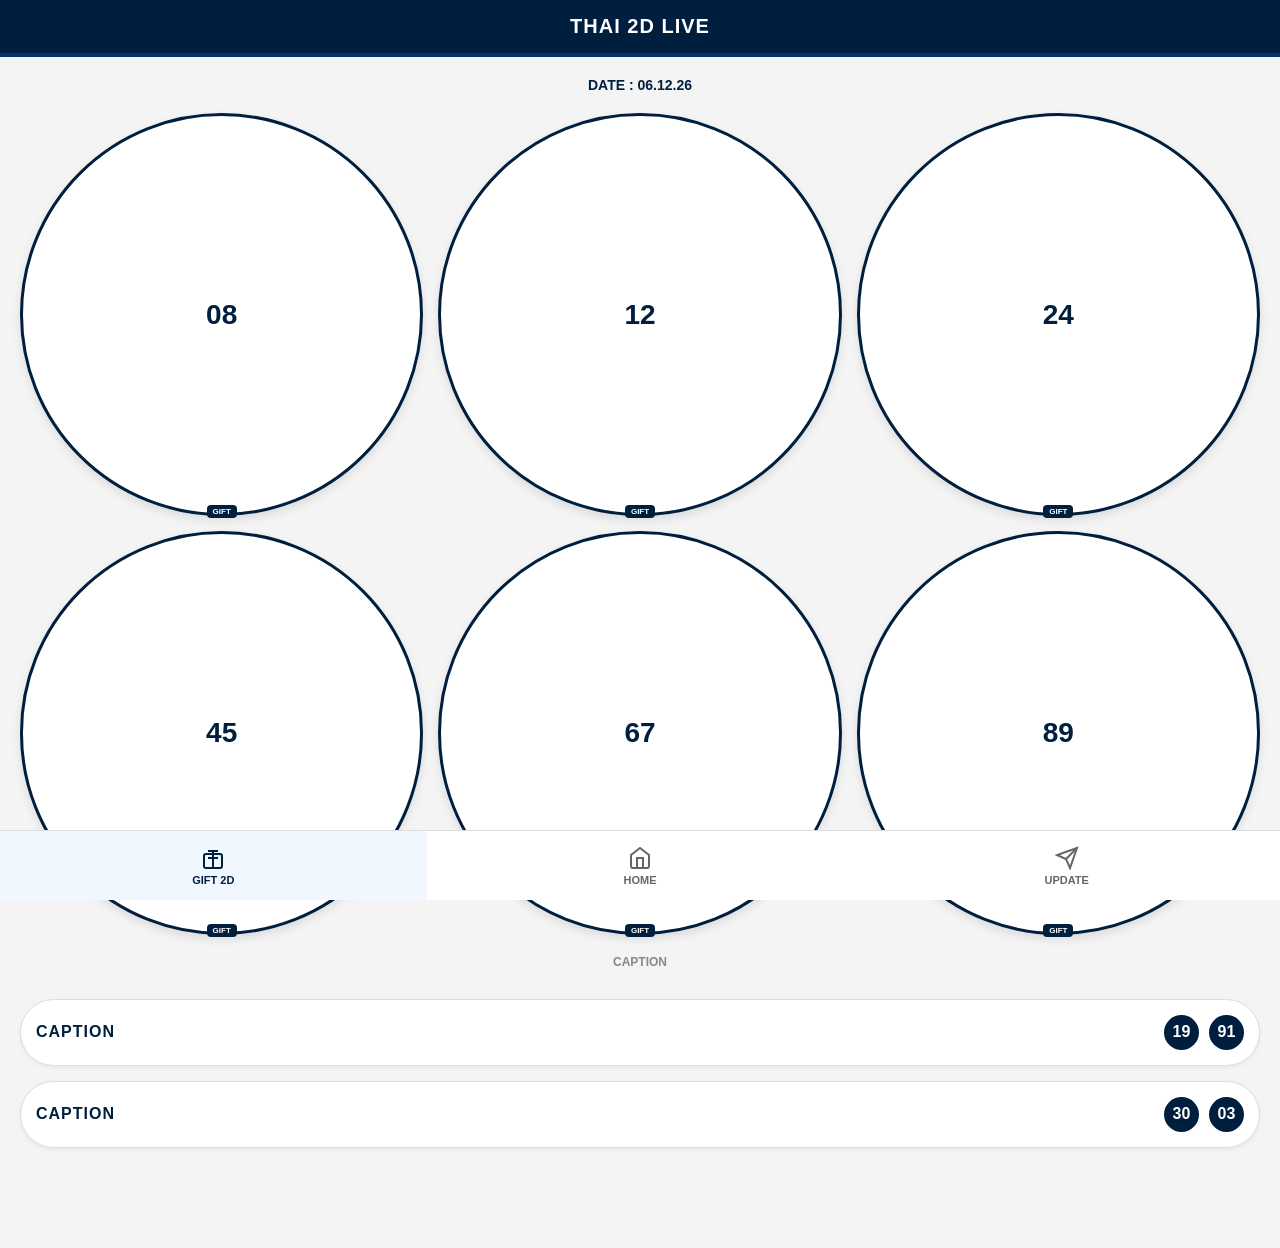
==== gift.html @ 3881f541 "Add initial gift.html with layout and styles" ====
<!DOCTYPE html>
<html lang="en">
<head>
    <meta charset="UTF-8">
    <meta name="viewport" content="width=device-width, initial-scale=1.0">
    <title>GIFT 2D - THAI 2D LIVE</title>
    <style>
        :root {
            --navy: #001f3f;
            --deep-blue: #003366;
            --white: #ffffff;
            --gray: #f4f4f4;
            --gold: #d4af37;
        }
        * { box-sizing: border-box; margin: 0; padding: 0; font-family: sans-serif; }
        body { background-color: var(--gray); padding-bottom: 80px; }
        
        header {
            background-color: var(--navy);
            color: var(--white);
            padding: 15px;
            text-align: center;
            border-bottom: 4px solid var(--deep-blue);
        }

        .gift-container {
            padding: 20px;
        }

        .date-badge {
            text-align: center;
            font-size: 14px;
            color: var(--navy);
            font-weight: bold;
            margin-bottom: 20px;
        }

        .number-grid {
            display: grid;
            grid-template-columns: repeat(3, 1fr);
            gap: 15px;
        }

        .gift-card {
            background: var(--white);
            aspect-ratio: 1;
            border-radius: 50%;
            display: flex;
            align-items: center;
            justify-content: center;
            font-size: 28px;
            font-weight: 900;
            color: var(--navy);
            box-shadow: 0 4px 10px rgba(0,0,0,0.1);
            border: 3px solid var(--navy);
            position: relative;
        }

        .gift-card::after {
            content: 'GIFT';
            position: absolute;
            bottom: -5px;
            background: var(--navy);
            color: white;
            font-size: 8px;
            padding: 2px 6px;
            border-radius: 4px;
        }

        .horizontal-cards {
            margin-top: 30px;
            display: flex;
            flex-direction: column;
            gap: 15px;
        }

        .caption-bar {
            background: var(--white);
            padding: 15px;
            border-radius: 40px;
            display: flex;
            align-items: center;
            justify-content: space-between;
            box-shadow: 0 2px 5px rgba(0,0,0,0.05);
            border: 1px solid #ddd;
        }

        .caption-text { font-weight: bold; color: var(--navy); letter-spacing: 1px; }
        .caption-circles { display: flex; gap: 10px; }
        .mini-circle {
            width: 35px;
            height: 35px;
            background: var(--navy);
            color: white;
            border-radius: 50%;
            display: flex;
            align-items: center;
            justify-content: center;
            font-size: 16px;
            font-weight: bold;
        }

        nav.footer {
            position: fixed;
            bottom: 0;
            width: 100%;
            height: 70px;
            background: var(--white);
            display: grid;
            grid-template-columns: 1fr 1fr 1fr;
            border-top: 1px solid #ddd;
        }
        .nav-item {
            display: flex;
            flex-direction: column;
            align-items: center;
            justify-content: center;
            text-decoration: none;
            color: #666;
            font-size: 11px;
            font-weight: bold;
        }
        .nav-item.active { color: var(--navy); background: #f0f7ff; }
        .nav-item svg { width: 24px; height: 24px; margin-bottom: 4px; }
    </style>
</head>
<body>

<header>
    <div style="font-size: 20px; font-weight: bold; letter-spacing: 1px;">THAI 2D LIVE</div>
</header>

<div class="gift-container">
    <div class="date-badge" id="giftDate">DATE : --.--.26</div>

    <div class="number-grid">
        <div class="gift-card">08</div>
        <div class="gift-card">12</div>
        <div class="gift-card">24</div>
        <div class="gift-card">45</div>
        <div class="gift-card">67</div>
        <div class="gift-card">89</div>
    </div>

    <div style="text-align: center; margin: 20px 0; font-weight: bold; color: #888; font-size: 12px;">CAPTION</div>

    <div class="horizontal-cards">
        <div class="caption-bar">
            <span class="caption-text">CAPTION</span>
            <div class="caption-circles">
                <div class="mini-circle">19</div>
                <div class="mini-circle">91</div>
            </div>
        </div>
        <div class="caption-bar">
            <span class="caption-text">CAPTION</span>
            <div class="caption-circles">
                <div class="mini-circle">30</div>
                <div class="mini-circle">03</div>
            </div>
        </div>
    </div>
</div>

<nav class="footer">
    <a href="gift.html" class="nav-item active">
        <svg viewBox="0 0 24 24" fill="none" stroke="currentColor" stroke-width="2"><rect x="3" y="8" width="18" height="14" rx="2"/><path d="M12 5V22M7 12H17M12 5H7M12 5H17"/></svg>
        GIFT 2D
    </a>
    <a href="home.html" class="nav-item">
        <svg viewBox="0 0 24 24" fill="none" stroke="currentColor" stroke-width="2"><path d="M3 9l9-7 9 7v11a2 2 0 0 1-2 2H5a2 2 0 0 1-2-2z"/><polyline points="9 22 9 12 15 12 15 22"/></svg>
        HOME
    </a>
    <a href="update.html" class="nav-item">
        <svg viewBox="0 0 24 24" fill="none" stroke="currentColor" stroke-width="2"><line x1="22" y1="2" x2="11" y2="13"/><polygon points="22 2 15 22 11 13 2 9 22 2"/></svg>
        UPDATE
    </a>
</nav>

<script>
    const now = new Date();
    document.getElementById('giftDate').innerText = `DATE : ${now.getDate().toString().padStart(2,'0')}.${(now.getMonth()+1).toString().padStart(2,'0')}.${now.getFullYear().toString().slice(-2)}`;
</script>
</body>
</html>
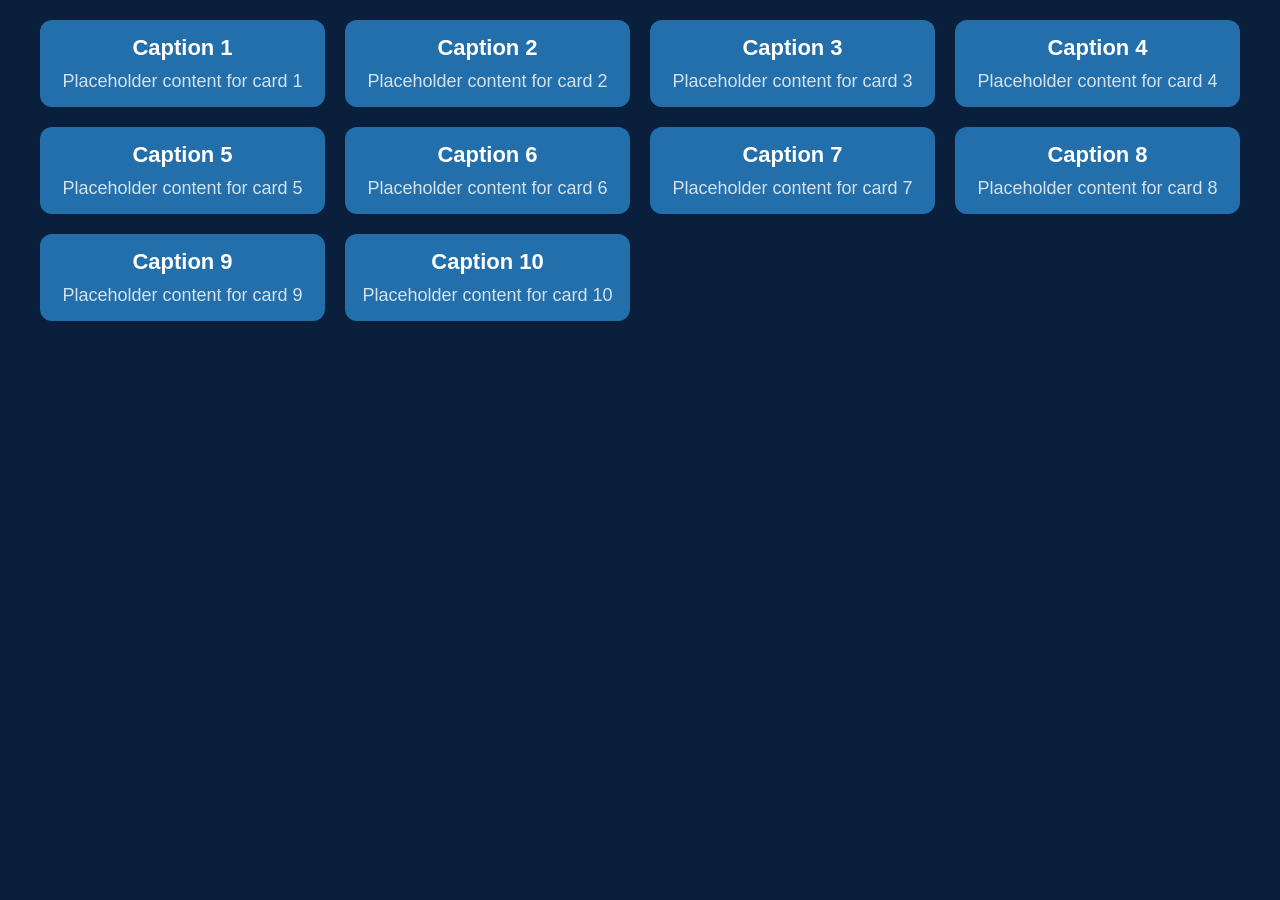
==== commit 5d26d1cb: "Rename gift.htm to gift.html" ====
--- a/gift.html
+++ b/gift.html
@@ -1,187 +1,107 @@
 <!DOCTYPE html>
 <html lang="en">
 <head>
-    <meta charset="UTF-8">
-    <meta name="viewport" content="width=device-width, initial-scale=1.0">
-    <title>GIFT 2D - THAI 2D LIVE</title>
-    <style>
-        :root {
-            --navy: #001f3f;
-            --deep-blue: #003366;
-            --white: #ffffff;
-            --gray: #f4f4f4;
-            --gold: #d4af37;
-        }
-        * { box-sizing: border-box; margin: 0; padding: 0; font-family: sans-serif; }
-        body { background-color: var(--gray); padding-bottom: 80px; }
-        
-        header {
-            background-color: var(--navy);
-            color: var(--white);
-            padding: 15px;
-            text-align: center;
-            border-bottom: 4px solid var(--deep-blue);
-        }
-
-        .gift-container {
-            padding: 20px;
-        }
-
-        .date-badge {
-            text-align: center;
-            font-size: 14px;
-            color: var(--navy);
-            font-weight: bold;
-            margin-bottom: 20px;
-        }
-
-        .number-grid {
-            display: grid;
-            grid-template-columns: repeat(3, 1fr);
-            gap: 15px;
-        }
-
-        .gift-card {
-            background: var(--white);
-            aspect-ratio: 1;
-            border-radius: 50%;
-            display: flex;
-            align-items: center;
-            justify-content: center;
-            font-size: 28px;
-            font-weight: 900;
-            color: var(--navy);
-            box-shadow: 0 4px 10px rgba(0,0,0,0.1);
-            border: 3px solid var(--navy);
-            position: relative;
-        }
-
-        .gift-card::after {
-            content: 'GIFT';
-            position: absolute;
-            bottom: -5px;
-            background: var(--navy);
-            color: white;
-            font-size: 8px;
-            padding: 2px 6px;
-            border-radius: 4px;
-        }
-
-        .horizontal-cards {
-            margin-top: 30px;
-            display: flex;
-            flex-direction: column;
-            gap: 15px;
-        }
-
-        .caption-bar {
-            background: var(--white);
-            padding: 15px;
-            border-radius: 40px;
-            display: flex;
-            align-items: center;
-            justify-content: space-between;
-            box-shadow: 0 2px 5px rgba(0,0,0,0.05);
-            border: 1px solid #ddd;
-        }
-
-        .caption-text { font-weight: bold; color: var(--navy); letter-spacing: 1px; }
-        .caption-circles { display: flex; gap: 10px; }
-        .mini-circle {
-            width: 35px;
-            height: 35px;
-            background: var(--navy);
-            color: white;
-            border-radius: 50%;
-            display: flex;
-            align-items: center;
-            justify-content: center;
-            font-size: 16px;
-            font-weight: bold;
-        }
-
-        nav.footer {
-            position: fixed;
-            bottom: 0;
-            width: 100%;
-            height: 70px;
-            background: var(--white);
-            display: grid;
-            grid-template-columns: 1fr 1fr 1fr;
-            border-top: 1px solid #ddd;
-        }
-        .nav-item {
-            display: flex;
-            flex-direction: column;
-            align-items: center;
-            justify-content: center;
-            text-decoration: none;
-            color: #666;
-            font-size: 11px;
-            font-weight: bold;
-        }
-        .nav-item.active { color: var(--navy); background: #f0f7ff; }
-        .nav-item svg { width: 24px; height: 24px; margin-bottom: 4px; }
-    </style>
+  <meta charset="UTF-8">
+  <meta name="viewport" content="width=device-width, initial-scale=1.0">
+  <title>Gift Cards</title>
+  <style>
+    /* Modern skeleton style */
+    body {
+      margin: 0;
+      padding: 0;
+      font-family: 'Helvetica Neue', Arial, sans-serif;
+      background-color: #0a1f3b; /* dark navy */
+      color: #ffffff;
+    }
+    .container {
+      max-width: 1200px;
+      margin: auto;
+      padding: 20px;
+    }
+    .cards-grid {
+      display: grid;
+      grid-template-columns: repeat(auto-fit, minmax(250px, 1fr));
+      gap: 20px;
+    }
+    .card {
+      background-color: #236fab; /* blue accent */
+      border-radius: 12px;
+      padding: 15px;
+      text-align: center;
+      transition: transform 0.2s ease;
+    }
+    .card:hover {
+      transform: translateY(-5px);
+    }
+    .card-title {
+      font-size: 22px; /* caption size */
+      font-weight: bold;
+      margin-bottom: 10px;
+    }
+    .card-content {
+      font-size: 18px;
+      color: #ffffffcc; /* lighter for content */
+    }
+    @media (max-width: 600px) {
+      .card-title { font-size: 18px; }
+      .card-content { font-size: 16px; }
+    }
+  </style>
 </head>
 <body>
-
-<header>
-    <div style="font-size: 20px; font-weight: bold; letter-spacing: 1px;">THAI 2D LIVE</div>
-</header>
-
-<div class="gift-container">
-    <div class="date-badge" id="giftDate">DATE : --.--.26</div>
-
-    <div class="number-grid">
-        <div class="gift-card">08</div>
-        <div class="gift-card">12</div>
-        <div class="gift-card">24</div>
-        <div class="gift-card">45</div>
-        <div class="gift-card">67</div>
-        <div class="gift-card">89</div>
+  <div class="container">
+    <div class="cards-grid">
+      <!-- Card 1 -->
+      <div class="card">
+        <div class="card-title">Caption 1</div>
+        <div class="card-content">Placeholder content for card 1</div>
+      </div>
+      <!-- Card 2 -->
+      <div class="card">
+        <div class="card-title">Caption 2</div>
+        <div class="card-content">Placeholder content for card 2</div>
+      </div>
+      <!-- Card 3 -->
+      <div class="card">
+        <div class="card-title">Caption 3</div>
+        <div class="card-content">Placeholder content for card 3</div>
+      </div>
+      <!-- Card 4 -->
+      <div class="card">
+        <div class="card-title">Caption 4</div>
+        <div class="card-content">Placeholder content for card 4</div>
+      </div>
+      <!-- Card 5 -->
+      <div class="card">
+        <div class="card-title">Caption 5</div>
+        <div class="card-content">Placeholder content for card 5</div>
+      </div>
+      <!-- Card 6 -->
+      <div class="card">
+        <div class="card-title">Caption 6</div>
+        <div class="card-content">Placeholder content for card 6</div>
+      </div>
+      <!-- Card 7 -->
+      <div class="card">
+        <div class="card-title">Caption 7</div>
+        <div class="card-content">Placeholder content for card 7</div>
+      </div>
+      <!-- Card 8 -->
+      <div class="card">
+        <div class="card-title">Caption 8</div>
+        <div class="card-content">Placeholder content for card 8</div>
+      </div>
+      <!-- Card 9 -->
+      <div class="card">
+        <div class="card-title">Caption 9</div>
+        <div class="card-content">Placeholder content for card 9</div>
+      </div>
+      <!-- Card 10 -->
+      <div class="card">
+        <div class="card-title">Caption 10</div>
+        <div class="card-content">Placeholder content for card 10</div>
+      </div>
     </div>
-
-    <div style="text-align: center; margin: 20px 0; font-weight: bold; color: #888; font-size: 12px;">CAPTION</div>
-
-    <div class="horizontal-cards">
-        <div class="caption-bar">
-            <span class="caption-text">CAPTION</span>
-            <div class="caption-circles">
-                <div class="mini-circle">19</div>
-                <div class="mini-circle">91</div>
-            </div>
-        </div>
-        <div class="caption-bar">
-            <span class="caption-text">CAPTION</span>
-            <div class="caption-circles">
-                <div class="mini-circle">30</div>
-                <div class="mini-circle">03</div>
-            </div>
-        </div>
-    </div>
-</div>
-
-<nav class="footer">
-    <a href="gift.html" class="nav-item active">
-        <svg viewBox="0 0 24 24" fill="none" stroke="currentColor" stroke-width="2"><rect x="3" y="8" width="18" height="14" rx="2"/><path d="M12 5V22M7 12H17M12 5H7M12 5H17"/></svg>
-        GIFT 2D
-    </a>
-    <a href="home.html" class="nav-item">
-        <svg viewBox="0 0 24 24" fill="none" stroke="currentColor" stroke-width="2"><path d="M3 9l9-7 9 7v11a2 2 0 0 1-2 2H5a2 2 0 0 1-2-2z"/><polyline points="9 22 9 12 15 12 15 22"/></svg>
-        HOME
-    </a>
-    <a href="update.html" class="nav-item">
-        <svg viewBox="0 0 24 24" fill="none" stroke="currentColor" stroke-width="2"><line x1="22" y1="2" x2="11" y2="13"/><polygon points="22 2 15 22 11 13 2 9 22 2"/></svg>
-        UPDATE
-    </a>
-</nav>
-
-<script>
-    const now = new Date();
-    document.getElementById('giftDate').innerText = `DATE : ${now.getDate().toString().padStart(2,'0')}.${(now.getMonth()+1).toString().padStart(2,'0')}.${now.getFullYear().toString().slice(-2)}`;
-</script>
+  </div>
 </body>
 </html>
-
-  
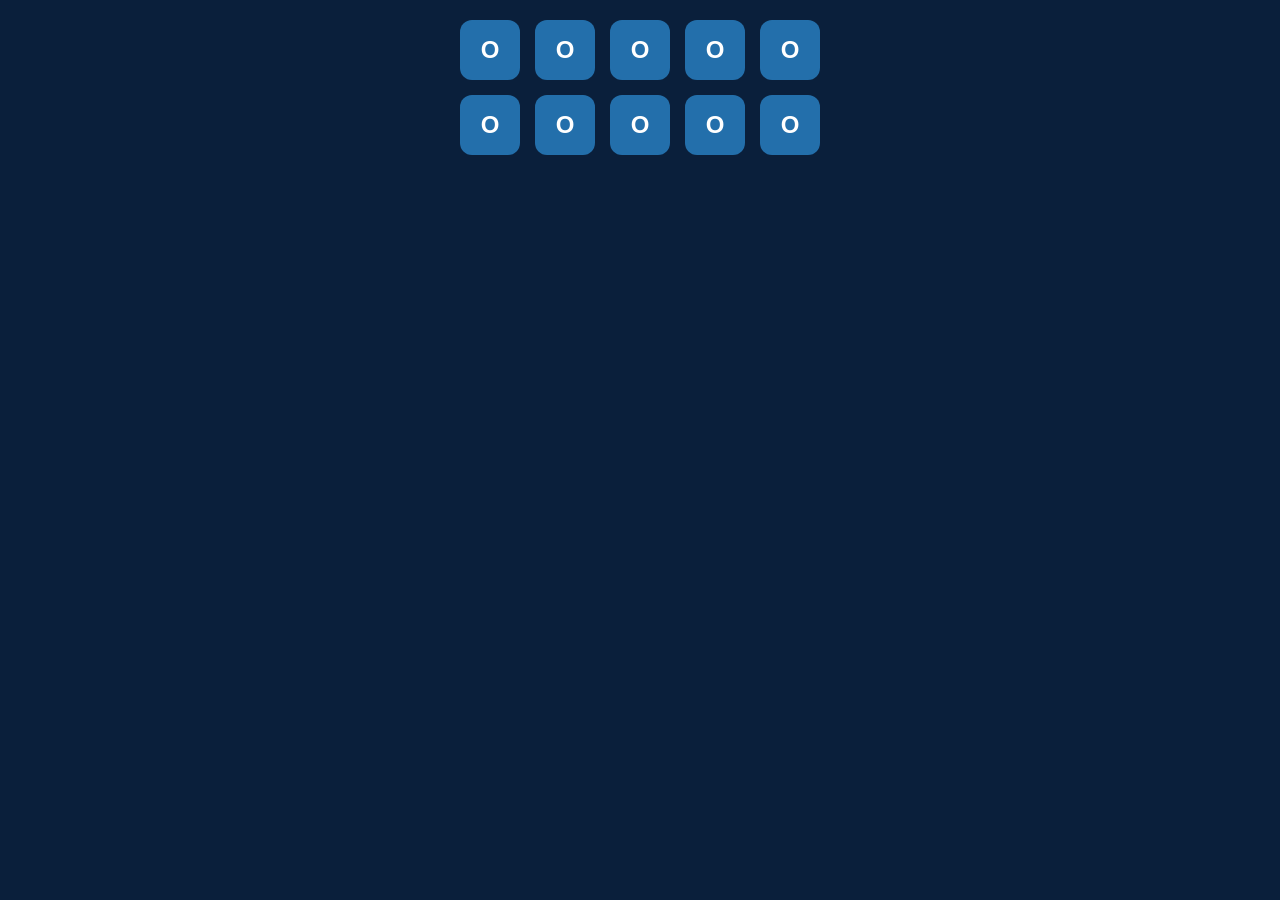
==== commit 4b2f2060: "Update gift.html" ====
--- a/gift.html
+++ b/gift.html
@@ -1,107 +1,67 @@
 <!DOCTYPE html>
 <html lang="en">
 <head>
-  <meta charset="UTF-8">
-  <meta name="viewport" content="width=device-width, initial-scale=1.0">
-  <title>Gift Cards</title>
-  <style>
-    /* Modern skeleton style */
-    body {
-      margin: 0;
-      padding: 0;
-      font-family: 'Helvetica Neue', Arial, sans-serif;
-      background-color: #0a1f3b; /* dark navy */
-      color: #ffffff;
+<meta charset="UTF-8">
+<meta name="viewport" content="width=device-width, initial-scale=1.0">
+<title>5x2 Grid</title>
+<style>
+  body {
+    margin: 0;
+    padding: 20px;
+    font-family: 'Helvetica Neue', Arial, sans-serif;
+    background-color: #0a1f3b;
+    color: #ffffff;
+    display: flex;
+    justify-content: center;
+  }
+  .grid-container {
+    display: grid;
+    grid-template-columns: repeat(5, 60px);
+    grid-template-rows: repeat(2, 60px);
+    gap: 15px;
+    justify-content: center;
+  }
+  .grid-item {
+    background-color: #236fab;
+    border-radius: 12px;
+    display: flex;
+    align-items: center;
+    justify-content: center;
+    font-size: 24px;
+    font-weight: bold;
+    transition: transform 0.2s ease;
+  }
+  .grid-item:hover {
+    transform: translateY(-5px);
+  }
+
+  /* Responsive for small screens */
+  @media (max-width: 600px) {
+    .grid-container {
+      grid-template-columns: repeat(2, 60px);
+      grid-template-rows: auto;
+      gap: 10px;
     }
-    .container {
-      max-width: 1200px;
-      margin: auto;
-      padding: 20px;
+    .grid-item {
+      font-size: 20px;
+      width: 60px;
+      height: 60px;
     }
-    .cards-grid {
-      display: grid;
-      grid-template-columns: repeat(auto-fit, minmax(250px, 1fr));
-      gap: 20px;
-    }
-    .card {
-      background-color: #236fab; /* blue accent */
-      border-radius: 12px;
-      padding: 15px;
-      text-align: center;
-      transition: transform 0.2s ease;
-    }
-    .card:hover {
-      transform: translateY(-5px);
-    }
-    .card-title {
-      font-size: 22px; /* caption size */
-      font-weight: bold;
-      margin-bottom: 10px;
-    }
-    .card-content {
-      font-size: 18px;
-      color: #ffffffcc; /* lighter for content */
-    }
-    @media (max-width: 600px) {
-      .card-title { font-size: 18px; }
-      .card-content { font-size: 16px; }
-    }
-  </style>
+  }
+</style>
 </head>
 <body>
-  <div class="container">
-    <div class="cards-grid">
-      <!-- Card 1 -->
-      <div class="card">
-        <div class="card-title">Caption 1</div>
-        <div class="card-content">Placeholder content for card 1</div>
-      </div>
-      <!-- Card 2 -->
-      <div class="card">
-        <div class="card-title">Caption 2</div>
-        <div class="card-content">Placeholder content for card 2</div>
-      </div>
-      <!-- Card 3 -->
-      <div class="card">
-        <div class="card-title">Caption 3</div>
-        <div class="card-content">Placeholder content for card 3</div>
-      </div>
-      <!-- Card 4 -->
-      <div class="card">
-        <div class="card-title">Caption 4</div>
-        <div class="card-content">Placeholder content for card 4</div>
-      </div>
-      <!-- Card 5 -->
-      <div class="card">
-        <div class="card-title">Caption 5</div>
-        <div class="card-content">Placeholder content for card 5</div>
-      </div>
-      <!-- Card 6 -->
-      <div class="card">
-        <div class="card-title">Caption 6</div>
-        <div class="card-content">Placeholder content for card 6</div>
-      </div>
-      <!-- Card 7 -->
-      <div class="card">
-        <div class="card-title">Caption 7</div>
-        <div class="card-content">Placeholder content for card 7</div>
-      </div>
-      <!-- Card 8 -->
-      <div class="card">
-        <div class="card-title">Caption 8</div>
-        <div class="card-content">Placeholder content for card 8</div>
-      </div>
-      <!-- Card 9 -->
-      <div class="card">
-        <div class="card-title">Caption 9</div>
-        <div class="card-content">Placeholder content for card 9</div>
-      </div>
-      <!-- Card 10 -->
-      <div class="card">
-        <div class="card-title">Caption 10</div>
-        <div class="card-content">Placeholder content for card 10</div>
-      </div>
-    </div>
+  <div class="grid-container">
+    <div class="grid-item">O</div>
+    <div class="grid-item">O</div>
+    <div class="grid-item">O</div>
+    <div class="grid-item">O</div>
+    <div class="grid-item">O</div>
+    <div class="grid-item">O</div>
+    <div class="grid-item">O</div>
+    <div class="grid-item">O</div>
+    <div class="grid-item">O</div>
+    <div class="grid-item">O</div>
   </div>
 </body>
 </html>
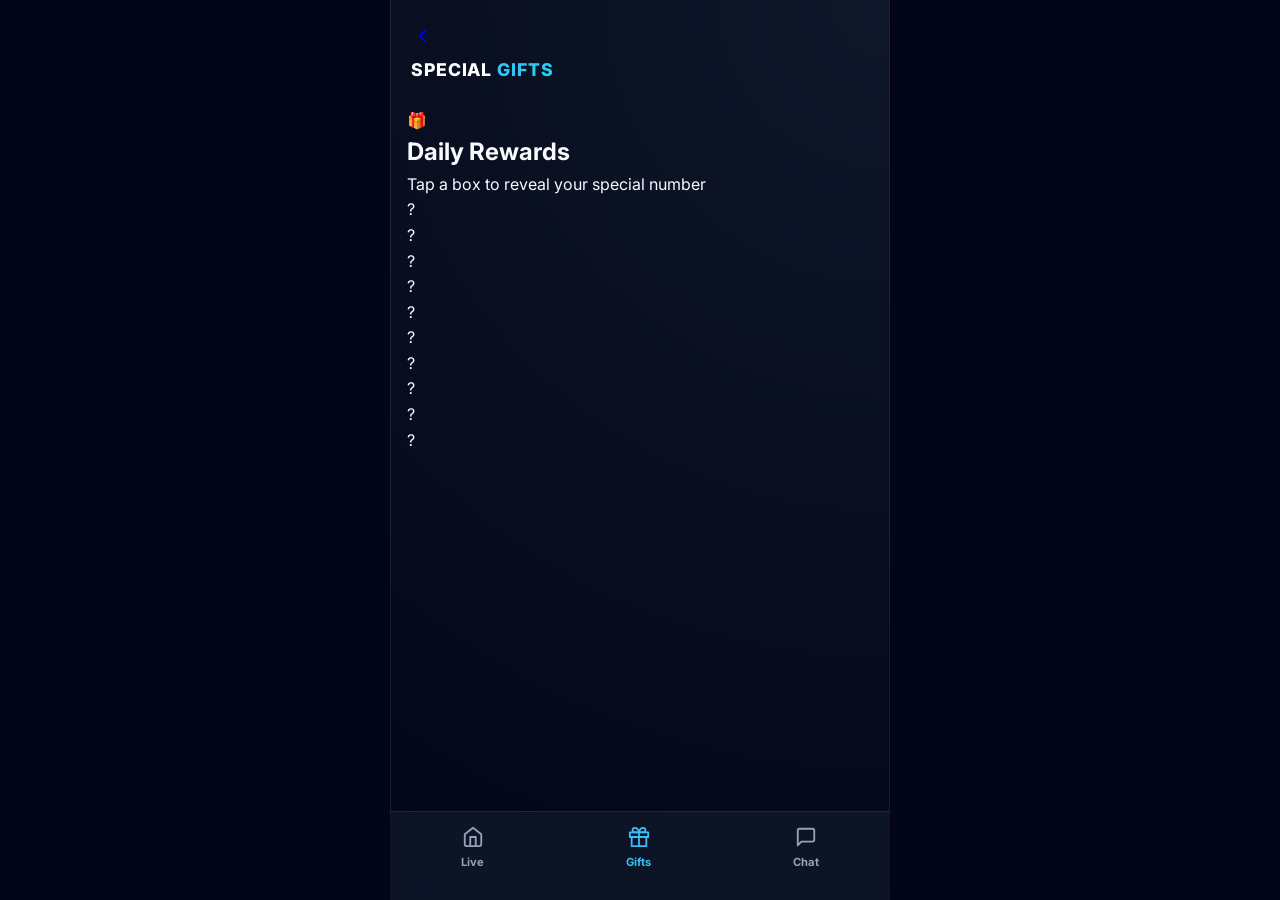
==== commit de3d45a5: "Update gift.html" ====
--- a/gift.html
+++ b/gift.html
@@ -1,67 +1,61 @@
 <!DOCTYPE html>
 <html lang="en">
 <head>
-<meta charset="UTF-8">
-<meta name="viewport" content="width=device-width, initial-scale=1.0">
-<title>5x2 Grid</title>
-<style>
-  body {
-    margin: 0;
-    padding: 20px;
-    font-family: 'Helvetica Neue', Arial, sans-serif;
-    background-color: #0a1f3b;
-    color: #ffffff;
-    display: flex;
-    justify-content: center;
-  }
-  .grid-container {
-    display: grid;
-    grid-template-columns: repeat(5, 60px);
-    grid-template-rows: repeat(2, 60px);
-    gap: 15px;
-    justify-content: center;
-  }
-  .grid-item {
-    background-color: #236fab;
-    border-radius: 12px;
-    display: flex;
-    align-items: center;
-    justify-content: center;
-    font-size: 24px;
-    font-weight: bold;
-    transition: transform 0.2s ease;
-  }
-  .grid-item:hover {
-    transform: translateY(-5px);
-  }
+    <meta charset="UTF-8">
+    <meta name="viewport" content="width=device-width, initial-scale=1.0, maximum-scale=1.0, user-scalable=no">
+    <title>Daily Rewards | Thai Stock 2D</title>
+    <link rel="stylesheet" href="style.css">
+    <link href="https://fonts.googleapis.com/css2?family=Inter:wght@400;500;600;700&display=swap" rel="stylesheet">
+</head>
+<body class="gift-page">
+    <div class="app-wrapper">
+        <header class="header">
+            <div class="header-top">
+                <a href="index.html" class="back-btn">
+                    <svg width="24" height="24" viewBox="0 0 24 24" fill="none" stroke="currentColor" stroke-width="2"><path d="m15 18-6-6 6-6"/></svg>
+                </a>
+                <h1 class="logo">SPECIAL <span>GIFTS</span></h1>
+                <div style="width: 24px;"></div>
+            </div>
+        </header>
 
-  /* Responsive for small screens */
-  @media (max-width: 600px) {
-    .grid-container {
-      grid-template-columns: repeat(2, 60px);
-      grid-template-rows: auto;
-      gap: 10px;
-    }
-    .grid-item {
-      font-size: 20px;
-      width: 60px;
-      height: 60px;
-    }
-  }
-</style>
-</head>
-<body>
-  <div class="grid-container">
-    <div class="grid-item">O</div>
-    <div class="grid-item">O</div>
-    <div class="grid-item">O</div>
-    <div class="grid-item">O</div>
-    <div class="grid-item">O</div>
-    <div class="grid-item">O</div>
-    <div class="grid-item">O</div>
-    <div class="grid-item">O</div>
-    <div class="grid-item">O</div>
-    <div class="grid-item">O</div>
-  </div>
+        <main class="container">
+            <div class="hero-gift">
+                <div class="gift-icon">🎁</div>
+                <h2>Daily Rewards</h2>
+                <p>Tap a box to reveal your special number</p>
+            </div>
+
+            <div class="grid-container">
+                <div class="grid-item">?</div>
+                <div class="grid-item">?</div>
+                <div class="grid-item">?</div>
+                <div class="grid-item">?</div>
+                <div class="grid-item">?</div>
+                <div class="grid-item">?</div>
+                <div class="grid-item">?</div>
+                <div class="grid-item">?</div>
+                <div class="grid-item">?</div>
+                <div class="grid-item">?</div>
+            </div>
+        </main>
+
+        <nav class="bottom-nav">
+            <a href="index.html" class="nav-item">
+                <svg width="24" height="24" viewBox="0 0 24 24" fill="none" stroke="currentColor" stroke-width="2" stroke-linecap="round" stroke-linejoin="round"><path d="m3 9 9-7 9 7v11a2 2 0 0 1-2 2H5a2 2 0 0 1-2-2z"/><polyline points="9 22 9 12 15 12 15 22"/></svg>
+                <span>Live</span>
+            </a>
+            <a href="gift.html" class="nav-item active">
+                <svg width="24" height="24" viewBox="0 0 24 24" fill="none" stroke="currentColor" stroke-width="2" stroke-linecap="round" stroke-linejoin="round"><polyline points="20 12 20 22 4 22 4 12"/><rect width="20" height="5" x="2" y="7"/><line x1="12" x2="12" y1="22" y2="7"/><path d="M12 7H7.5a2.5 2.5 0 0 1 0-5C11 2 12 7 12 7z"/><path d="M12 7h4.5a2.5 2.5 0 0 0 0-5C13 2 12 7 12 7z"/></svg>
+                <span>Gifts</span>
+            </a>
+            <a href="https://t.me/thaistock_2d?direct" class="nav-item" target="_blank">
+                <svg width="24" height="24" viewBox="0 0 24 24" fill="none" stroke="currentColor" stroke-width="2" stroke-linecap="round" stroke-linejoin="round"><path d="M21 15a2 2 0 0 1-2 2H7l-4 4V5a2 2 0 0 1 2-2h14a2 2 0 0 1 2 2z\"/></svg>
+                <span>Chat</span>
+            </a>
+        </nav>
+    </div>
 </body>
 </html>
+
+                  
--- a/style.css
+++ b/style.css
@@ -0,0 +1,387 @@
+:root {
+    --bg-main: #020617;
+    --bg-card: #1e293b;
+    --bg-card-alt: rgba(30, 41, 59, 0.7);
+    --primary: #38bdf8;
+    --primary-glow: rgba(56, 189, 248, 0.3);
+    --text-main: #f8fafc;
+    --text-muted: #94a3b8;
+    --accent: #22d3ee;
+    --success: #10b981;
+    --border: rgba(255, 255, 255, 0.08);
+    --shadow-sm: 0 4px 6px -1px rgba(0, 0, 0, 0.2);
+    --shadow-lg: 0 10px 25px -5px rgba(0, 0, 0, 0.4);
+}
+
+* {
+    margin: 0;
+    padding: 0;
+    box-sizing: border-box;
+    -webkit-tap-highlight-color: transparent;
+}
+
+body {
+    background-color: var(--bg-main);
+    color: var(--text-main);
+    font-family: 'Inter', -apple-system, BlinkMacSystemFont, sans-serif;
+    line-height: 1.6;
+    overflow-x: hidden;
+}
+
+.app-wrapper {
+    max-width: 500px;
+    margin: 0 auto;
+    min-height: 100vh;
+    display: flex;
+    flex-direction: column;
+    padding-bottom: 90px;
+    background: radial-gradient(circle at top right, #0f172a, #020617);
+}
+
+/* Header */
+.header {
+    padding: 24px 20px;
+    display: flex;
+    justify-content: space-between;
+    align-items: center;
+}
+
+.logo {
+    font-size: 1.1rem;
+    font-weight: 800;
+    letter-spacing: 0.05em;
+    color: #fff;
+}
+
+.logo span {
+    color: var(--primary);
+    background: linear-gradient(135deg, var(--primary), var(--accent));
+    -webkit-background-clip: text;
+    -webkit-text-fill-color: transparent;
+}
+
+.status-indicator {
+    font-size: 0.65rem;
+    font-weight: 700;
+    padding: 6px 14px;
+    background: rgba(56, 189, 248, 0.08);
+    border: 1px solid rgba(56, 189, 248, 0.2);
+    color: var(--primary);
+    border-radius: 99px;
+    text-transform: uppercase;
+    letter-spacing: 0.05em;
+    transition: all 0.3s ease;
+}
+
+.status-indicator.live {
+    background: rgba(16, 185, 129, 0.1);
+    color: var(--success);
+    border-color: rgba(16, 185, 129, 0.3);
+}
+
+/* MST Display Styles */
+.mst-display {
+    display: flex;
+    flex-direction: column;
+    gap: 2px;
+}
+
+.mst-time {
+    font-family: 'JetBrains Mono', monospace;
+    font-size: 0.9rem;
+    font-weight: 700;
+    color: var(--primary);
+    background: linear-gradient(to right, #fff, var(--primary));
+    -webkit-background-clip: text;
+    -webkit-text-fill-color: transparent;
+}
+
+.mst-date {
+    font-size: 0.65rem;
+    font-weight: 600;
+    color: var(--text-muted);
+    letter-spacing: 0.02em;
+}
+
+.status-indicator {
+    font-size: 0.65rem;
+    font-weight: 700;
+    padding: 6px 14px;
+    background: rgba(56, 189, 248, 0.08);
+    border: 1px solid rgba(56, 189, 248, 0.2);
+    color: var(--primary);
+    border-radius: 99px;
+    text-transform: uppercase;
+    letter-spacing: 0.05em;
+    transition: all 0.3s ease;
+    margin-top: 2px;
+}
+
+.status-indicator.live {
+    background: rgba(16, 185, 129, 0.1);
+    color: var(--success);
+    border-color: rgba(16, 185, 129, 0.3);
+}
+
+/* Container */
+.container {
+    padding: 0 16px;
+}
+
+/* Hero Live Card */
+.live-card {
+    background: linear-gradient(145deg, var(--bg-card), #0f172a);
+    border-radius: 28px;
+    padding: 32px 24px;
+    text-align: center;
+    box-shadow: var(--shadow-lg);
+    margin-bottom: 24px;
+    border: 1px solid var(--border);
+    position: relative;
+    overflow: hidden;
+}
+
+.live-card::before {
+    content: '';
+    position: absolute;
+    top: 0;
+    left: 0;
+    right: 0;
+    height: 1px;
+    background: linear-gradient(90deg, transparent, rgba(56, 189, 248, 0.3), transparent);
+}
+
+.live-label {
+    font-size: 0.7rem;
+    font-weight: 700;
+    color: var(--text-muted);
+    letter-spacing: 0.15em;
+    margin-bottom: 16px;
+    text-transform: uppercase;
+}
+
+.live-2d {
+    display: flex;
+    align-items: center;
+    justify-content: center;
+    gap: 16px;
+    margin-bottom: 28px;
+}
+
+.digit {
+    font-family: 'JetBrains Mono', monospace;
+    font-size: 5.5rem;
+    font-weight: 800;
+    color: var(--text-main);
+    line-height: 1;
+    text-shadow: 0 0 20px var(--primary-glow);
+}
+
+.digit-separator {
+    width: 3px;
+    height: 60px;
+    background: var(--border);
+    border-radius: 4px;
+}
+
+.market-data {
+    display: flex;
+    justify-content: space-around;
+    padding-top: 20px;
+    border-top: 1px solid var(--border);
+}
+
+.data-item {
+    display: flex;
+    flex-direction: column;
+    gap: 6px;
+}
+
+.data-divider {
+    width: 1px;
+    background: var(--border);
+}
+
+.label {
+    font-size: 0.65rem;
+    font-weight: 600;
+    color: var(--text-muted);
+    text-transform: uppercase;
+    letter-spacing: 0.05em;
+}
+
+.value {
+    font-family: 'JetBrains Mono', monospace;
+    font-size: 1.2rem;
+    font-weight: 700;
+    color: var(--primary);
+}
+
+/* Table Section */
+.insights-section {
+    margin-bottom: 28px;
+}
+
+.section-header {
+    display: flex;
+    align-items: center;
+    margin-bottom: 16px;
+    padding: 0 4px;
+}
+
+.section-title {
+    font-size: 0.9rem;
+    font-weight: 700;
+    color: var(--text-main);
+    display: flex;
+    align-items: center;
+    letter-spacing: 0.02em;
+}
+
+.status-dot {
+    height: 8px;
+    width: 8px;
+    background-color: var(--primary);
+    border-radius: 50%;
+    margin-right: 10px;
+    box-shadow: 0 0 10px var(--primary-glow);
+    animation: pulse 2s infinite;
+}
+
+@keyframes pulse {
+    0% { transform: scale(0.95); opacity: 0.5; }
+    50% { transform: scale(1.2); opacity: 1; }
+    100% { transform: scale(0.95); opacity: 0.5; }
+}
+
+.table-container {
+    background: var(--bg-card-alt);
+    border-radius: 20px;
+    border: 1px solid var(--border);
+    overflow: hidden;
+    backdrop-filter: blur(8px);
+}
+
+table {
+    width: 100%;
+    border-collapse: collapse;
+}
+
+th {
+    background: rgba(0, 0, 0, 0.2);
+    text-align: left;
+    padding: 14px 20px;
+    color: var(--text-muted);
+    font-size: 0.7rem;
+    font-weight: 700;
+    text-transform: uppercase;
+    letter-spacing: 0.05em;
+}
+
+td {
+    padding: 16px 20px;
+    border-bottom: 1px solid var(--border);
+    font-weight: 600;
+    font-size: 0.9rem;
+}
+
+tr:last-child td {
+    border-bottom: none;
+}
+
+.stock-number {
+    font-family: 'JetBrains Mono', monospace;
+    color: var(--primary);
+    font-size: 1.1rem;
+    transition: opacity 0.3s ease;
+}
+
+/* Session Timeline */
+.session-grid {
+    display: grid;
+    grid-template-columns: repeat(2, 1fr);
+    gap: 12px;
+}
+
+.session-card {
+    background: var(--bg-card-alt);
+    padding: 20px;
+    border-radius: 20px;
+    border: 1px solid var(--border);
+    display: flex;
+    flex-direction: column;
+    align-items: center;
+    gap: 10px;
+    transition: all 0.3s ease;
+}
+
+.session-card:hover {
+    background: var(--bg-card);
+    transform: translateY(-2px);
+    border-color: rgba(56, 189, 248, 0.3);
+}
+
+.session-card .time {
+    font-size: 0.7rem;
+    font-weight: 700;
+    color: var(--text-muted);
+    text-transform: uppercase;
+}
+
+.session-card .number {
+    font-family: 'JetBrains Mono', monospace;
+    font-size: 1.8rem;
+    font-weight: 800;
+    color: var(--text-main);
+}
+
+.number.live { color: var(--primary); }
+.number.locked { color: var(--text-main); }
+.number.verifying { color: var(--accent); font-size: 1rem; }
+
+/* Bottom Nav */
+.bottom-nav {
+    position: fixed;
+    bottom: 0;
+    left: 50%;
+    transform: translateX(-50%);
+    width: 100%;
+    max-width: 500px;
+    background: rgba(15, 23, 42, 0.85);
+    backdrop-filter: blur(12px);
+    display: flex;
+    justify-content: space-around;
+    padding: 14px 0 28px;
+    border-top: 1px solid var(--border);
+    z-index: 100;
+}
+
+.nav-item {
+    text-decoration: none;
+    color: var(--text-muted);
+    display: flex;
+    flex-direction: column;
+    align-items: center;
+    gap: 6px;
+    font-size: 0.7rem;
+    font-weight: 700;
+    transition: all 0.2s ease;
+}
+
+.nav-item.active {
+    color: var(--primary);
+}
+
+.nav-item svg {
+    width: 22px;
+    height: 22px;
+}
+
+@media (min-width: 768px) {
+    .app-wrapper {
+        border-left: 1px solid var(--border);
+        border-right: 1px solid var(--border);
+    }
+}
+
+    
